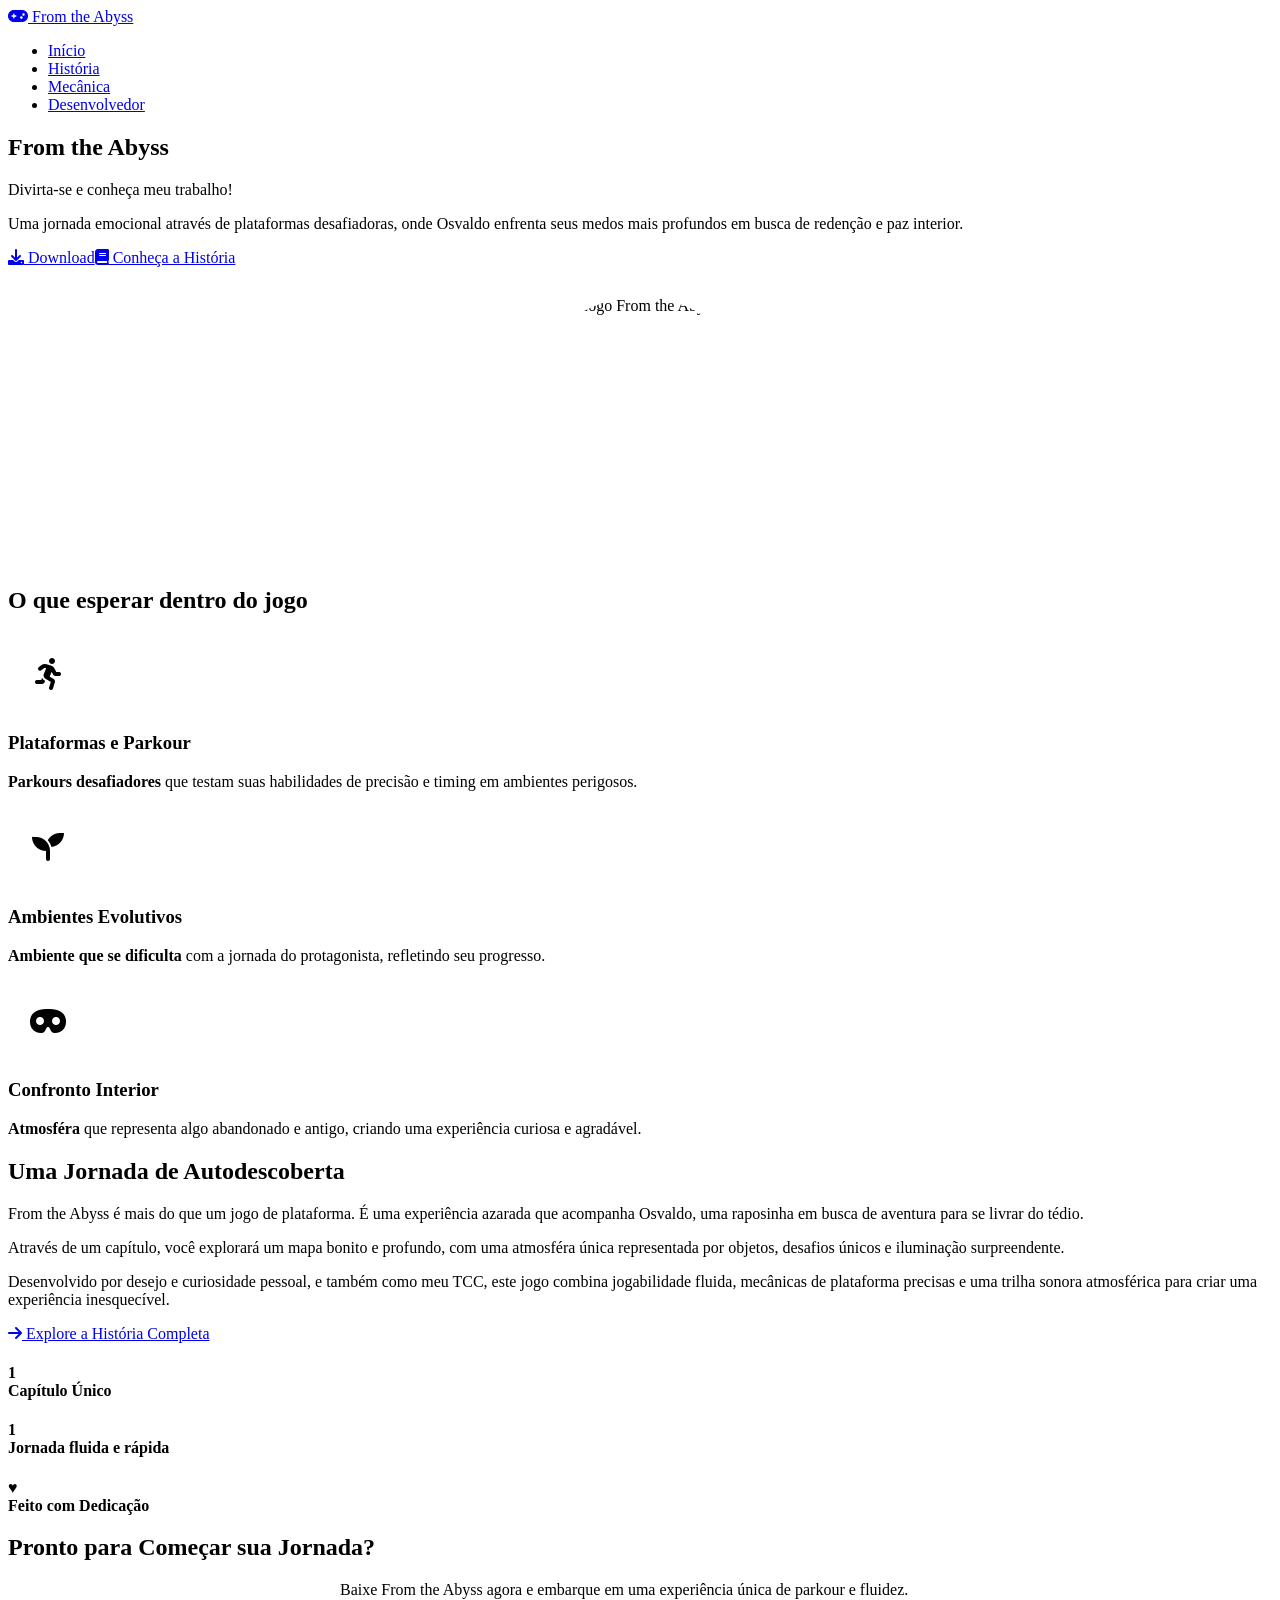
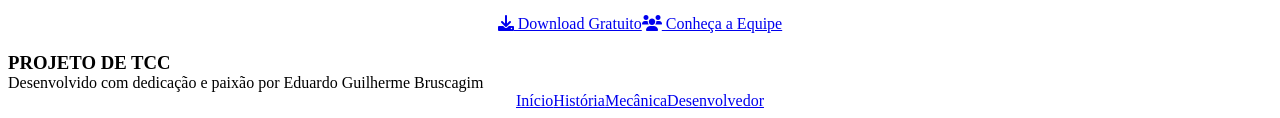
==== index.html @ a8da6824 "..." ====
<!DOCTYPE html>
<html lang="pt-BR">
  <head>
    <!-- ================= META BÁSICA ================= -->
    <meta charset="UTF-8" />
    <meta name="viewport" content="width=device-width, initial-scale=1.0" />
    <meta
      name="description"
      content="From the Abyss - Uma jornada emocional através de plataformas desafiadoras. Explore os medos e arrependimentos de Osvaldo em sua busca por redenção."
    />
    <meta
      name="keywords"
      content="jogo, plataforma, indie, TCC, From the Abyss, aventura, emocional"
    />
    <meta name="author" content="Eduardo Guilherme Bruscagim" />

    <!-- ================= META PARA COMPARTILHAMENTO ================= -->
    <meta property="og:title" content="From the Abyss - Página Inicial" />
    <meta
      property="og:description"
      content="Uma jornada emocional através de plataformas desafiadoras"
    />
    <meta property="og:type" content="website" />
    <meta property="og:url" content="" />
    <meta property="og:image" content="assets/images/og-image.jpg" />

    <!-- ================= TÍTULO ================= -->
    <title>From the Abyss - Uma Jornada Emocional</title>

    <!-- ================= FONTES E ÍCONES ================= -->
    <link rel="preconnect" href="https://fonts.googleapis.com" />
    <link rel="preconnect" href="https://fonts.gstatic.com" crossorigin />
    <link
      href="https://fonts.googleapis.com/css2?family=Montserrat:wght@400;600;700&family=Open+Sans:wght@300;400;600&display=swap"
      rel="stylesheet"
    />

    <!-- Ícones (Font Awesome) -->
    <link
      rel="stylesheet"
      href="https://cdnjs.cloudflare.com/ajax/libs/font-awesome/6.0.0/css/all.min.css"
    />

    <!-- ================= CSS PRINCIPAL ================= -->
    <link rel="stylesheet" href="Assets/Css/main.css" />
  </head>

  <body>
    <!-- ================= CABEÇALHO / NAVBAR ================= -->
    <header class="header" id="header">
      <nav class="nav container">
        <!-- LOGO -->
        <a href="index.html" class="nav-logo">
          <i class="fas fa-gamepad"></i> From the Abyss
        </a>

        <!-- MENU DE NAVEGAÇÃO -->
        <ul class="nav-menu" id="nav-menu">
          <li class="nav-item">
            <a href="index.html" class="nav-link active">Início</a>
          </li>
          <li class="nav-item">
            <a href="historia.html" class="nav-link">História</a>
          </li>
          <li class="nav-item">
            <a href="mecanica.html" class="nav-link">Mecânica</a>
          </li>
          <li class="nav-item">
            <a href="desenvolvedor.html" class="nav-link">Desenvolvedor</a>
          </li>
        </ul>

        <!-- BOTÃO MOBILE -->
        <div class="nav-toggle" id="nav-toggle">
          <span></span>
          <span></span>
          <span></span>
        </div>
      </nav>
    </header>

    <!-- ================= CONTEÚDO PRINCIPAL ================= -->
    <main class="main">
      <!-- ===== SEÇÃO PRINCIPAL (Apresentação principal) ===== -->
      <section class="section-hero" id="hero">
        <div class="container">
          <div class="grid grid-2" style="align-items: center; gap: 4rem">
            <!-- Texto principal -->
            <div class="animate-fade-in-left">
              <h1 class="mb-4">From the Abyss</h1>
              <p
                class="mb-6"
                style="
                  font-size: var(--font-size-xl);
                  color: var(--text-secondary);
                "
              >
                Divirta-se e conheça meu trabalho!
              </p>
              <p class="mb-6" style="color: var(--text-muted)">
                Uma jornada emocional através de plataformas desafiadoras, onde
                Osvaldo enfrenta seus medos mais profundos em busca de redenção
                e paz interior.
              </p>
              <div
                style="display: flex; gap: var(--spacing-lg); flex-wrap: wrap"
              >
                <a href="#download" class="btn btn-primary btn-lg">
                  <i class="fas fa-download"></i> Download
                </a>
                <a href="historia.html" class="btn btn-secondary btn-lg">
                  <i class="fas fa-book"></i> Conheça a História
                </a>
              </div>
            </div>

            <!-- Imagem / Logo -->
            <div class="animate-fade-in-right" style="text-align: center">
              <div style="position: relative; display: inline-block">
                <!-- Círculo com logo -->
                <div
                  style="
                    width: 300px;
                    height: 300px;
                    background: var(--gradient-secondary);
                    border-radius: 50%;
                    display: flex;
                    align-items: center;
                    justify-content: center;
                    box-shadow: var(--shadow-glow);
                    animation: pulse 3s infinite;
                  "
                >
                  <img
                    src="Assets/Images/Background/From the Abyss - Logo.png"
                    alt="Logo From the Abyss"
                    style="
                      width: 80%;
                      height: 80%;
                      object-fit: contain;
                      border-radius: 50%;
                    "
                  />
                </div>

                <!-- Elementos decorativos -->
                <div
                  style="
                    position: absolute;
                    top: 20%;
                    left: -20%;
                    width: 60px;
                    height: 60px;
                    background: var(--gradient-primary);
                    border-radius: 50%;
                    animation: fadeInUp 2s infinite alternate;
                  "
                ></div>
                <div
                  style="
                    position: absolute;
                    bottom: 20%;
                    right: -20%;
                    width: 40px;
                    height: 40px;
                    background: var(--secondary-color);
                    border-radius: 50%;
                    animation: fadeInUp 2s infinite alternate-reverse;
                  "
                ></div>
              </div>
            </div>
          </div>
        </div>
      </section>

      <!-- ===== CARACTERISTICAS SECTION (Destaques do jogo) ===== -->
      <section class="section section-dark" id="features">
        <div class="container">
          <h2 class="section-title">O que esperar dentro do jogo</h2>

          <div class="grid grid-3">
            <!-- Card 1 -->
            <div class="card animate-fade-in-up" style="animation-delay: 0.1s">
              <div style="text-align: center; margin-bottom: var(--spacing-lg)">
                <div
                  style="
                    width: 80px;
                    height: 80px;
                    background: var(--gradient-secondary);
                    border-radius: 50%;
                    display: flex;
                    align-items: center;
                    justify-content: center;
                    margin: 0 auto var(--spacing-md);
                  "
                >
                  <i
                    class="fas fa-running"
                    style="font-size: 2rem; color: var(--text-primary)"
                  ></i>
                </div>
              </div>
              <h3 class="card-title text-center">Plataformas e Parkour</h3>
              <p class="card-content text-center">
                <strong>Parkours desafiadores</strong> que testam suas
                habilidades de precisão e timing em ambientes perigosos.
              </p>
            </div>

            <!-- Card 2 -->
            <div class="card animate-fade-in-up" style="animation-delay: 0.2s">
              <div style="text-align: center; margin-bottom: var(--spacing-lg)">
                <div
                  style="
                    width: 80px;
                    height: 80px;
                    background: var(--gradient-secondary);
                    border-radius: 50%;
                    display: flex;
                    align-items: center;
                    justify-content: center;
                    margin: 0 auto var(--spacing-md);
                  "
                >
                  <i
                    class="fas fa-seedling"
                    style="font-size: 2rem; color: var(--text-primary)"
                  ></i>
                </div>
              </div>
              <h3 class="card-title text-center">Ambientes Evolutivos</h3>
              <p class="card-content text-center">
                <strong>Ambiente que se dificulta</strong> com a jornada do
                protagonista, refletindo seu progresso.
              </p>
            </div>

            <!-- Card 3 -->
            <div class="card animate-fade-in-up" style="animation-delay: 0.3s">
              <div style="text-align: center; margin-bottom: var(--spacing-lg)">
                <div
                  style="
                    width: 80px;
                    height: 80px;
                    background: var(--gradient-secondary);
                    border-radius: 50%;
                    display: flex;
                    align-items: center;
                    justify-content: center;
                    margin: 0 auto var(--spacing-md);
                  "
                >
                  <i
                    class="fas fa-mask"
                    style="font-size: 2rem; color: var(--text-primary)"
                  ></i>
                </div>
              </div>
              <h3 class="card-title text-center">Confronto Interior</h3>
              <p class="card-content text-center">
                <strong>Atmosféra</strong> que representa algo abandonado e
                antigo, criando uma experiência curiosa e agradável.
              </p>
            </div>
          </div>
        </div>
      </section>

      <!-- ===== SOBRE SECTION (Descrição do projeto) ===== -->
      <section class="section" id="about">
        <div class="container">
          <div class="grid grid-2" style="align-items: center; gap: 4rem">
            <!-- Texto -->
            <div class="animate-fade-in-left">
              <h2 class="mb-4">Uma Jornada de Autodescoberta</h2>
              <p class="mb-4">
                From the Abyss é mais do que um jogo de plataforma. É uma
                experiência azarada que acompanha Osvaldo, uma raposinha em
                busca de aventura para se livrar do tédio.
              </p>
              <p class="mb-4">
                Através de um capítulo, você explorará um mapa bonito e
                profundo, com uma atmosféra única representada por objetos,
                desafios únicos e iluminação surpreendente.
              </p>
              <p class="mb-6">
                Desenvolvido por desejo e curiosidade pessoal, e também como meu
                TCC, este jogo combina jogabilidade fluida, mecânicas de
                plataforma precisas e uma trilha sonora atmosférica para criar
                uma experiência inesquecível.
              </p>
              <a href="historia.html" class="btn btn-primary">
                <i class="fas fa-arrow-right"></i> Explore a História Completa
              </a>
            </div>

            <!-- Cards informativos -->
            <div class="animate-fade-in-right">
              <div class="grid grid-2" style="gap: var(--spacing-md)">
                <div class="card text-center">
                  <h4
                    style="
                      color: var(--secondary-color);
                      font-size: var(--font-size-3xl);
                      margin-bottom: var(--spacing-sm);
                    "
                  >
                    1
                  </h4>
                  <p style="margin: 0; font-weight: 600">Capítulo Único</p>
                </div>
                <div class="card text-center">
                  <h4
                    style="
                      color: var(--secondary-color);
                      font-size: var(--font-size-3xl);
                      margin-bottom: var(--spacing-sm);
                    "
                  >
                    1
                  </h4>
                  <p style="margin: 0; font-weight: 600">
                    Jornada fluida e rápida
                  </p>
                </div>
                <div class="card text-center">
                  <h4
                    style="
                      color: var(--secondary-color);
                      font-size: var(--font-size-3xl);
                      margin-bottom: var(--spacing-sm);
                    "
                  >
                    ♥
                  </h4>
                  <p style="margin: 0; font-weight: 600">Feito com Dedicação</p>
                </div>
              </div>
            </div>
          </div>
        </div>
      </section>

      <!-- ===== DOWNLOAD (Baixar o jogo) ===== -->
      <section class="section section-dark" id="download">
        <div class="container text-center">
          <h2 class="mb-4">Pronto para Começar sua Jornada?</h2>
          <p
            class="mb-6"
            style="
              font-size: var(--font-size-lg);
              max-width: 600px;
              margin-left: auto;
              margin-right: auto;
            "
          >
            Baixe From the Abyss agora e embarque em uma experiência única de
            parkour e fluidez.
          </p>
          <div
            style="
              display: flex;
              gap: var(--spacing-lg);
              justify-content: center;
              flex-wrap: wrap;
            "
          >
            <a
              href="/Assets/Downloads/Abyss.zip"
              class="btn btn-primary btn-lg"
            >
              <i class="fas fa-download"></i> Download Gratuito
            </a>
            <a href="desenvolvedor.html" class="btn btn-secondary btn-lg">
              <i class="fas fa-users"></i> Conheça a Equipe
            </a>
          </div>
        </div>
      </section>
    </main>

    <!-- ================= RODAPÉ ================= -->
    <footer
      style="
        background: var(--background-dark);
        padding: var(--spacing-xl) 0;
        border-top: 1px solid var(--border-color);
      "
    >
      <div class="container text-center">
        <div style="margin-bottom: var(--spacing-lg)">
          <h3
            style="
              color: var(--secondary-color);
              margin-bottom: var(--spacing-md);
            "
          >
            PROJETO DE TCC
          </h3>
          <p style="color: var(--text-muted); margin: 0">
            Desenvolvido com dedicação e paixão por Eduardo Guilherme Bruscagim
          </p>
        </div>

        <!-- Links do rodapé -->
        <div
          style="
            display: flex;
            justify-content: center;
            gap: var(--spacing-lg);
            flex-wrap: wrap;
          "
        >
          <a href="index.html" class="nav-link">Início</a>
          <a href="historia.html" class="nav-link">História</a>
          <a href="mecanica.html" class="nav-link">Mecânica</a>
          <a href="desenvolvedor.html" class="nav-link">Desenvolvedor</a>
        </div>
      </div>
    </footer>

    <!-- ================= SCRIPTS ================= -->
    <script src="Assets/Js/main.js"></script>
    <script>
      (function () {
        document.addEventListener("contextmenu", function (l) {
          l.preventDefault();
        });
        document.addEventListener("keydown", function (l) {
          (123 === l.keyCode ||
            (l.ctrlKey && l.shiftKey && 73 === l.keyCode) ||
            (l.ctrlKey && 85 === l.keyCode)) &&
            l.preventDefault();
        });
      })();
    </script>
  </body>
</html>
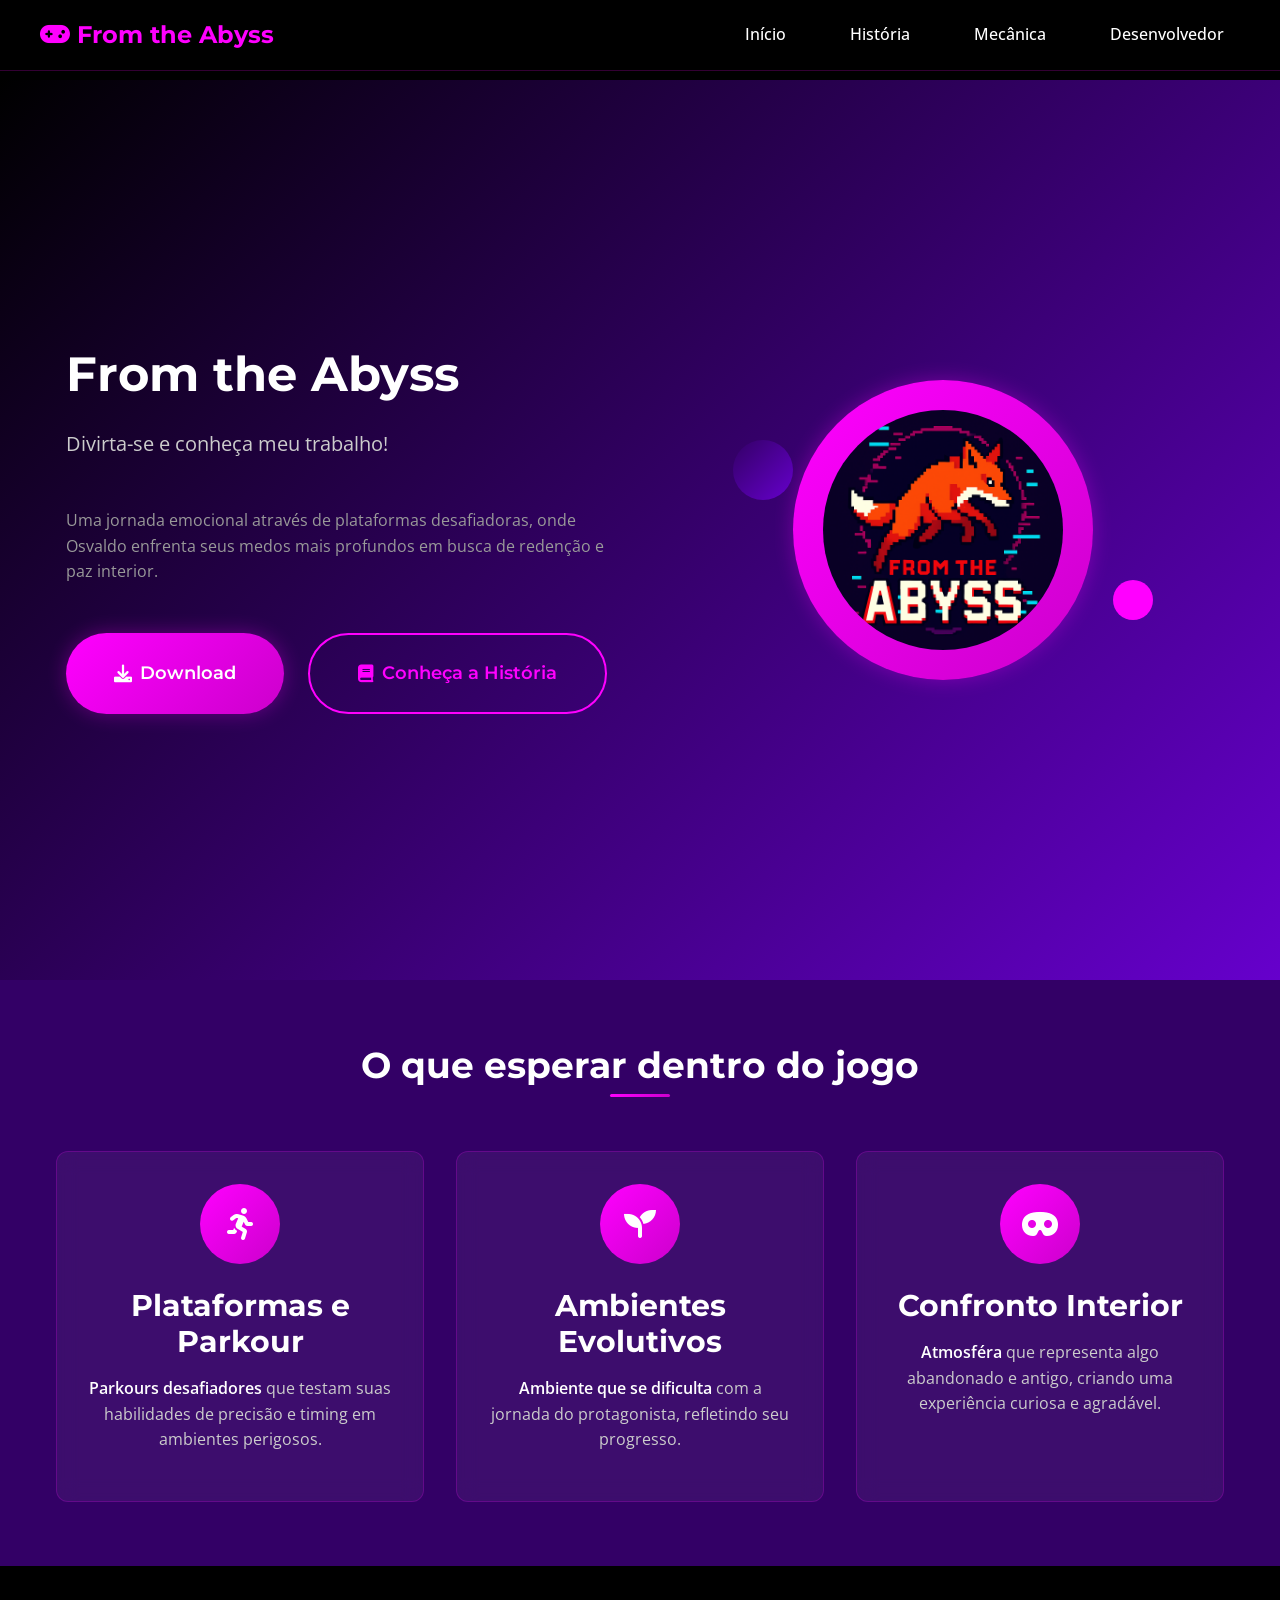
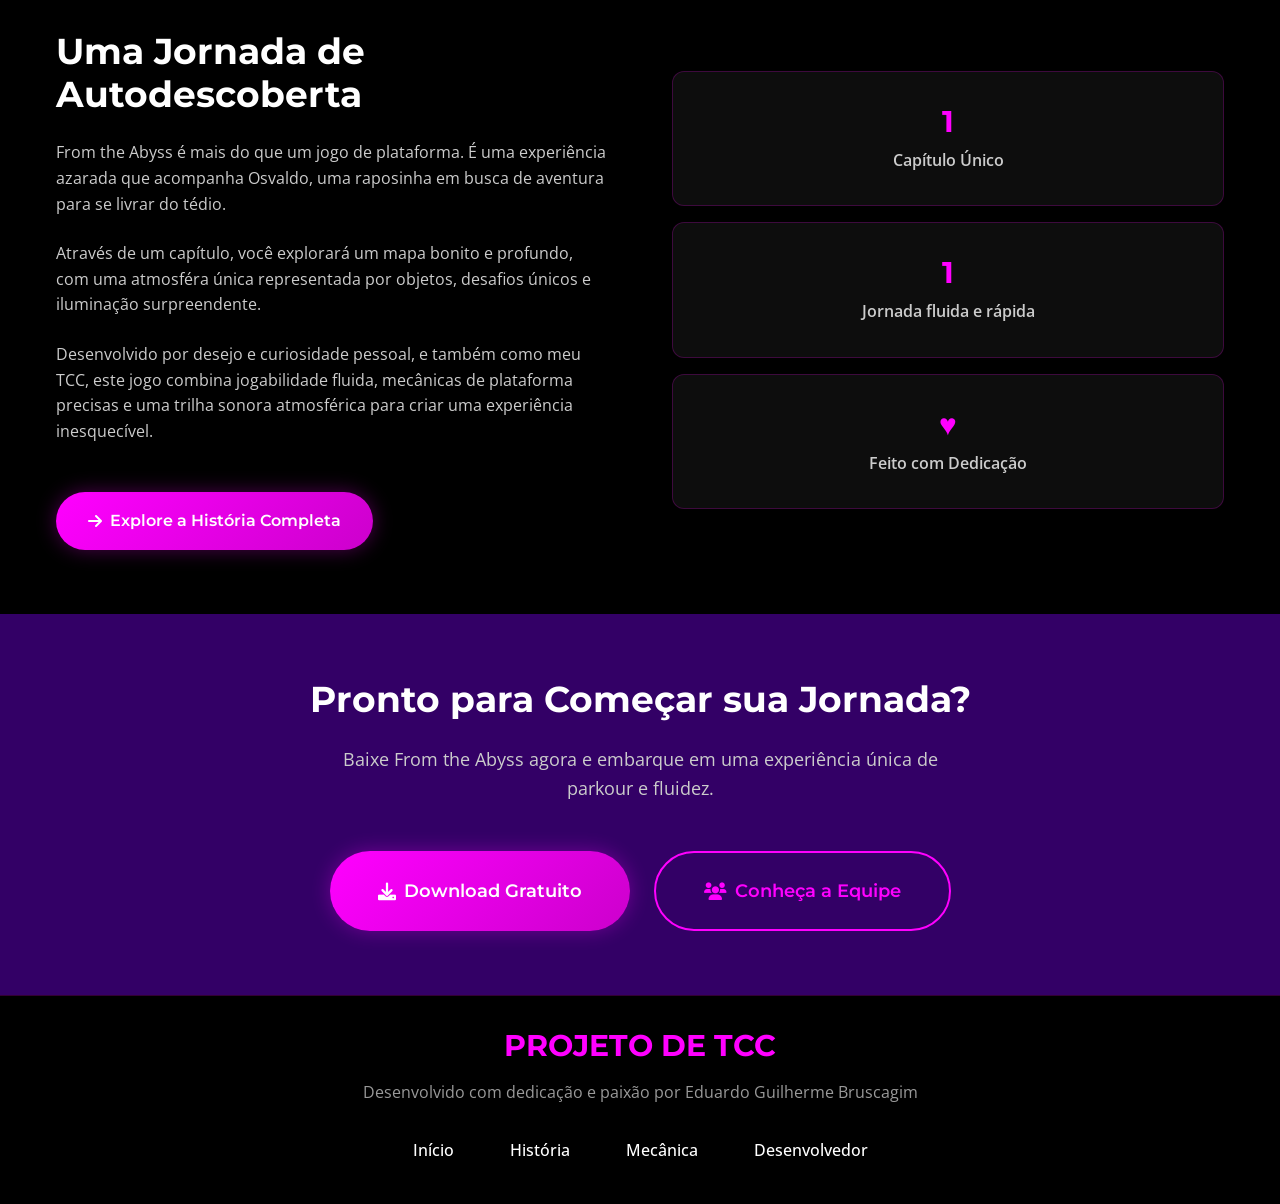
==== commit 2cbd149b: "...." ====
--- a/index.html
+++ b/index.html
@@ -42,7 +42,7 @@
     />
 
     <!-- ================= CSS PRINCIPAL ================= -->
-    <link rel="stylesheet" href="Assets/Css/main.css" />
+    <link rel="stylesheet" href="assets/css/main.css" />
   </head>
 
   <body>
@@ -132,7 +132,7 @@
                   "
                 >
                   <img
-                    src="Assets/Images/Background/From the Abyss - Logo.png"
+                    src="assets/images/background/From the Abyss - Logo.png"
                     alt="Logo From the Abyss"
                     style="
                       width: 80%;
@@ -367,7 +367,7 @@
             "
           >
             <a
-              href="/Assets/Downloads/Abyss.zip"
+              href="/assets/downloads/Abyss.zip"
               class="btn btn-primary btn-lg"
             >
               <i class="fas fa-download"></i> Download Gratuito
@@ -421,7 +421,7 @@
     </footer>
 
     <!-- ================= SCRIPTS ================= -->
-    <script src="Assets/Js/main.js"></script>
+    <script src="assets/js/main.js"></script>
     <script>
       (function () {
         document.addEventListener("contextmenu", function (l) {
--- a/assets/css/main.css
+++ b/assets/css/main.css
@@ -0,0 +1,693 @@
+/* ===== RESET E CONFIGURAÇÕES BÁSICAS ===== */
+* {
+    margin: 0;
+    padding: 0;
+    box-sizing: border-box;
+}
+
+/* ===== VARIÁVEIS CSS (DESIGN SYSTEM) ===== */
+:root {
+    /* Cores */
+    --primary-color: #330066;
+    --secondary-color: #FF00FF;
+    --accent-color: #6600CC;
+    --text-primary: #FFFFFF;
+    --text-secondary: #CCCCCC;
+    --text-muted: #999999;
+    --background-dark: #000000;
+    --background-card: rgba(255, 255, 255, 0.05);
+    --border-color: rgba(255, 0, 255, 0.2);
+
+    /* Gradientes */
+    --gradient-primary: linear-gradient(135deg, #330066 0%, #6600CC 100%);
+    --gradient-secondary: linear-gradient(135deg, #FF00FF 0%, #CC00CC 100%);
+    --gradient-hero: linear-gradient(135deg, #000000 0%, #330066 50%, #6600CC 100%);
+
+    /* Tipografia */
+    --font-primary: 'Montserrat', sans-serif;
+    --font-secondary: 'Open Sans', sans-serif;
+
+    /* Tamanhos de fonte */
+    --font-size-xs: 0.75rem;
+    --font-size-sm: 0.875rem;
+    --font-size-base: 1rem;
+    --font-size-lg: 1.125rem;
+    --font-size-xl: 1.25rem;
+    --font-size-2xl: 1.5rem;
+    --font-size-3xl: 1.875rem;
+    --font-size-4xl: 2.25rem;
+    --font-size-5xl: 3rem;
+
+    /* Espaçamentos */
+    --spacing-xs: 0.25rem;
+    --spacing-sm: 0.5rem;
+    --spacing-md: 1rem;
+    --spacing-lg: 1.5rem;
+    --spacing-xl: 2rem;
+    --spacing-2xl: 3rem;
+    --spacing-3xl: 4rem;
+
+    /* Bordas */
+    --border-radius-sm: 0.375rem;
+    --border-radius-md: 0.5rem;
+    --border-radius-lg: 0.75rem;
+    --border-radius-xl: 1rem;
+    --border-radius-full: 9999px;
+
+    /* Sombras */
+    --shadow-sm: 0 1px 2px 0 rgba(0, 0, 0, 0.05);
+    --shadow-md: 0 4px 6px -1px rgba(0, 0, 0, 0.1);
+    --shadow-lg: 0 10px 15px -3px rgba(0, 0, 0, 0.1);
+    --shadow-xl: 0 20px 25px -5px rgba(0, 0, 0, 0.1);
+    --shadow-glow: 0 0 20px rgba(255, 0, 255, 0.3);
+
+    /* Transições */
+    --transition-fast: 0.15s ease-in-out;
+    --transition-normal: 0.3s ease-in-out;
+    --transition-slow: 0.5s ease-in-out;
+
+    /* Breakpoints */
+    --breakpoint-sm: 640px;
+    --breakpoint-md: 768px;
+    --breakpoint-lg: 1024px;
+    --breakpoint-xl: 1280px;
+}
+
+/* ===== CONFIGURAÇÕES GLOBAIS ===== */
+html {
+    scroll-behavior: smooth;
+    font-size: 16px;
+}
+
+body {
+    font-family: var(--font-secondary);
+    font-size: var(--font-size-base);
+    line-height: 1.6;
+    color: var(--text-primary);
+    background: var(--background-dark);
+    overflow-x: hidden;
+    min-height: 100vh;
+}
+
+/* ===== TIPOGRAFIA ===== */
+h1,
+h2,
+h3,
+h4,
+h5,
+h6 {
+    font-family: var(--font-primary);
+    font-weight: 700;
+    line-height: 1.2;
+    margin-bottom: var(--spacing-md);
+}
+
+h1 {
+    font-size: var(--font-size-5xl);
+}
+
+h2 {
+    font-size: var(--font-size-4xl);
+}
+
+h3 {
+    font-size: var(--font-size-3xl);
+}
+
+h4 {
+    font-size: var(--font-size-2xl);
+}
+
+h5 {
+    font-size: var(--font-size-xl);
+}
+
+h6 {
+    font-size: var(--font-size-lg);
+}
+
+p {
+    margin-bottom: var(--spacing-md);
+    color: var(--text-secondary);
+}
+
+a {
+    color: var(--secondary-color);
+    text-decoration: none;
+    transition: var(--transition-normal);
+}
+
+a:hover {
+    color: var(--accent-color);
+    text-decoration: underline;
+}
+
+strong {
+    color: var(--text-primary);
+    font-weight: 600;
+}
+
+/* ===== LAYOUT CONTAINERS ===== */
+.container {
+    max-width: 1200px;
+    margin: 0 auto;
+    padding: 0 var(--spacing-md);
+}
+
+.container-fluid {
+    width: 100%;
+    padding: 0 var(--spacing-md);
+}
+
+/* ===== HEADER E NAVEGAÇÃO ===== */
+.header {
+    position: fixed;
+    top: 0;
+    left: 0;
+    right: 0;
+    z-index: 1000;
+    background: rgba(0, 0, 0, 0.9);
+    backdrop-filter: blur(10px);
+    border-bottom: 1px solid var(--border-color);
+    transition: var(--transition-normal);
+}
+
+.header.scrolled {
+    background: rgba(0, 0, 0, 0.95);
+    box-shadow: var(--shadow-lg);
+}
+
+.nav {
+    display: flex;
+    align-items: center;
+    justify-content: space-between;
+    padding: var(--spacing-md) 0;
+}
+
+.nav-logo {
+    font-family: var(--font-primary);
+    font-size: var(--font-size-2xl);
+    font-weight: 700;
+    color: var(--secondary-color);
+    text-decoration: none;
+}
+
+.nav-logo:hover {
+    color: var(--accent-color);
+    text-decoration: none;
+}
+
+.nav-menu {
+    display: flex;
+    list-style: none;
+    gap: var(--spacing-xl);
+}
+
+.nav-item {
+    position: relative;
+}
+
+.nav-link {
+    font-weight: 500;
+    color: var(--text-primary);
+    padding: var(--spacing-sm) var(--spacing-md);
+    border-radius: var(--border-radius-md);
+    transition: var(--transition-normal);
+    position: relative;
+    overflow: hidden;
+}
+
+.nav-link:hover {
+    color: var(--secondary-color);
+    background: var(--background-card);
+    text-decoration: none;
+}
+
+.nav-link.active {
+    color: var(--secondary-color);
+    background: var(--background-card);
+}
+
+.nav-link::after {
+    content: '';
+    position: absolute;
+    bottom: 0;
+    left: 0;
+    width: 0;
+    height: 2px;
+    background: var(--gradient-secondary);
+    transition: var(--transition-normal);
+}
+
+.nav-link:hover::after,
+.nav-link.active::after {
+    width: 100%;
+}
+
+/* Menu Mobile */
+.nav-toggle {
+    display: none;
+    flex-direction: column;
+    cursor: pointer;
+    padding: var(--spacing-sm);
+}
+
+.nav-toggle span {
+    width: 25px;
+    height: 3px;
+    background: var(--text-primary);
+    margin: 3px 0;
+    transition: var(--transition-normal);
+}
+
+.nav-toggle.active span:nth-child(1) {
+    transform: rotate(-45deg) translate(-5px, 6px);
+}
+
+.nav-toggle.active span:nth-child(2) {
+    opacity: 0;
+}
+
+.nav-toggle.active span:nth-child(3) {
+    transform: rotate(45deg) translate(-5px, -6px);
+}
+
+/* ===== MAIN CONTENT ===== */
+.main {
+    margin-top: 80px;
+    /* Altura do header fixo */
+    min-height: calc(100vh - 80px);
+}
+
+/* ===== SEÇÕES ===== */
+.section {
+    padding: var(--spacing-3xl) 0;
+    position: relative;
+}
+
+.section-hero {
+    min-height: 100vh;
+    display: flex;
+    align-items: center;
+    background: var(--gradient-hero);
+    position: relative;
+    overflow: hidden;
+}
+
+.section-hero::before {
+    content: '';
+    position: absolute;
+    top: 0;
+    left: 0;
+    right: 0;
+    bottom: 0;
+    background: url('../images/backgrounds/hero-bg.jpg') center/cover;
+    opacity: 0.3;
+    z-index: -1;
+}
+
+.section-dark {
+    background: var(--primary-color);
+}
+
+.section-title {
+    text-align: center;
+    margin-bottom: var(--spacing-3xl);
+    position: relative;
+}
+
+.section-title::after {
+    content: '';
+    position: absolute;
+    bottom: -10px;
+    left: 50%;
+    transform: translateX(-50%);
+    width: 60px;
+    height: 3px;
+    background: var(--gradient-secondary);
+    border-radius: var(--border-radius-full);
+}
+
+/* ===== CARDS ===== */
+.card {
+    background: var(--background-card);
+    border: 1px solid var(--border-color);
+    border-radius: var(--border-radius-lg);
+    padding: var(--spacing-xl);
+    transition: var(--transition-normal);
+    backdrop-filter: blur(10px);
+}
+
+.card:hover {
+    transform: translateY(-5px);
+    box-shadow: var(--shadow-glow);
+    border-color: var(--secondary-color);
+}
+
+.card-title {
+    color: var(--text-primary);
+    margin-bottom: var(--spacing-md);
+}
+
+.card-content {
+    color: var(--text-secondary);
+}
+
+/* ===== GRID LAYOUTS ===== */
+.grid {
+    display: grid;
+    gap: var(--spacing-xl);
+}
+
+.grid-2 {
+    grid-template-columns: repeat(auto-fit, minmax(300px, 1fr));
+}
+
+.grid-3 {
+    grid-template-columns: repeat(auto-fit, minmax(250px, 1fr));
+}
+
+.grid-4 {
+    grid-template-columns: repeat(auto-fit, minmax(200px, 1fr));
+}
+
+/* ===== BOTÕES ===== */
+.btn {
+    display: inline-flex;
+    align-items: center;
+    justify-content: center;
+    gap: var(--spacing-sm);
+    padding: var(--spacing-md) var(--spacing-xl);
+    font-family: var(--font-primary);
+    font-weight: 600;
+    font-size: var(--font-size-base);
+    border: none;
+    border-radius: var(--border-radius-full);
+    cursor: pointer;
+    transition: var(--transition-normal);
+    text-decoration: none;
+    position: relative;
+    overflow: hidden;
+}
+
+.btn-primary {
+    background: var(--gradient-secondary);
+    color: var(--text-primary);
+    box-shadow: var(--shadow-glow);
+}
+
+.btn-primary:hover {
+    transform: translateY(-2px);
+    box-shadow: 0 0 30px rgba(255, 0, 255, 0.5);
+    color: var(--text-primary);
+    text-decoration: none;
+}
+
+.btn-secondary {
+    background: transparent;
+    color: var(--secondary-color);
+    border: 2px solid var(--secondary-color);
+}
+
+.btn-secondary:hover {
+    background: var(--secondary-color);
+    color: var(--background-dark);
+    text-decoration: none;
+}
+
+.btn-lg {
+    padding: var(--spacing-lg) var(--spacing-2xl);
+    font-size: var(--font-size-lg);
+}
+
+/* ===== ACCORDION ===== */
+.accordion {
+    border-radius: var(--border-radius-lg);
+    overflow: hidden;
+    background: var(--background-card);
+    border: 1px solid var(--border-color);
+}
+
+.accordion-item {
+    border-bottom: 1px solid var(--border-color);
+}
+
+.accordion-item:last-child {
+    border-bottom: none;
+}
+
+.accordion-button {
+    width: 100%;
+    padding: var(--spacing-xl);
+    background: transparent;
+    border: none;
+    color: var(--text-primary);
+    font-family: var(--font-primary);
+    font-size: var(--font-size-xl);
+    font-weight: 600;
+    text-align: left;
+    cursor: pointer;
+    transition: var(--transition-normal);
+    position: relative;
+}
+
+.accordion-button:hover {
+    background: var(--background-card);
+    color: var(--secondary-color);
+}
+
+.accordion-button::after {
+    content: '+';
+    position: absolute;
+    right: var(--spacing-xl);
+    top: 50%;
+    transform: translateY(-50%);
+    font-size: var(--font-size-2xl);
+    transition: var(--transition-normal);
+}
+
+.accordion-button.active::after {
+    content: '−';
+    color: var(--secondary-color);
+}
+
+.accordion-content {
+    max-height: 0;
+    overflow: hidden;
+    transition: max-height var(--transition-slow);
+}
+
+.accordion-content.active {
+    max-height: 1000px;
+}
+
+.accordion-content-inner {
+    padding: 0 var(--spacing-xl) var(--spacing-xl);
+}
+
+/* ===== ANIMAÇÕES ===== */
+@keyframes fadeInUp {
+    from {
+        opacity: 0;
+        transform: translateY(30px);
+    }
+
+    to {
+        opacity: 1;
+        transform: translateY(0);
+    }
+}
+
+@keyframes fadeInLeft {
+    from {
+        opacity: 0;
+        transform: translateX(-30px);
+    }
+
+    to {
+        opacity: 1;
+        transform: translateX(0);
+    }
+}
+
+@keyframes fadeInRight {
+    from {
+        opacity: 0;
+        transform: translateX(30px);
+    }
+
+    to {
+        opacity: 1;
+        transform: translateX(0);
+    }
+}
+
+@keyframes pulse {
+
+    0%,
+    100% {
+        transform: scale(1);
+    }
+
+    50% {
+        transform: scale(1.05);
+    }
+}
+
+.animate-fade-in-up {
+    animation: fadeInUp 0.6s ease-out;
+}
+
+.animate-fade-in-left {
+    animation: fadeInLeft 0.6s ease-out;
+}
+
+.animate-fade-in-right {
+    animation: fadeInRight 0.6s ease-out;
+}
+
+.animate-pulse {
+    animation: pulse 2s infinite;
+}
+
+/* ===== UTILIDADES ===== */
+.text-center {
+    text-align: center;
+}
+
+.text-left {
+    text-align: left;
+}
+
+.text-right {
+    text-align: right;
+}
+
+.mb-0 {
+    margin-bottom: 0;
+}
+
+.mb-1 {
+    margin-bottom: var(--spacing-xs);
+}
+
+.mb-2 {
+    margin-bottom: var(--spacing-sm);
+}
+
+.mb-3 {
+    margin-bottom: var(--spacing-md);
+}
+
+.mb-4 {
+    margin-bottom: var(--spacing-lg);
+}
+
+.mb-5 {
+    margin-bottom: var(--spacing-xl);
+}
+
+.mb-6 {
+    margin-bottom: var(--spacing-2xl);
+}
+
+.mt-0 {
+    margin-top: 0;
+}
+
+.mt-1 {
+    margin-top: var(--spacing-xs);
+}
+
+.mt-2 {
+    margin-top: var(--spacing-sm);
+}
+
+.mt-3 {
+    margin-top: var(--spacing-md);
+}
+
+.mt-4 {
+    margin-top: var(--spacing-lg);
+}
+
+.mt-5 {
+    margin-top: var(--spacing-xl);
+}
+
+.mt-6 {
+    margin-top: var(--spacing-2xl);
+}
+
+.hidden {
+    display: none;
+}
+
+.visible {
+    display: block;
+}
+
+/* ===== RESPONSIVIDADE ===== */
+@media (max-width: 768px) {
+    :root {
+        --font-size-5xl: 2.25rem;
+        --font-size-4xl: 1.875rem;
+        --font-size-3xl: 1.5rem;
+    }
+
+    .nav-menu {
+        position: fixed;
+        top: 80px;
+        left: -100%;
+        width: 100%;
+        height: calc(100vh - 80px);
+        background: rgba(0, 0, 0, 0.95);
+        flex-direction: column;
+        justify-content: flex-start;
+        align-items: center;
+        padding-top: var(--spacing-3xl);
+        transition: var(--transition-normal);
+    }
+
+    .nav-menu.active {
+        left: 0;
+    }
+
+    .nav-toggle {
+        display: flex;
+    }
+
+    .section {
+        padding: var(--spacing-2xl) 0;
+    }
+
+    .grid-2,
+    .grid-3,
+    .grid-4 {
+        grid-template-columns: 1fr;
+    }
+
+    .container {
+        padding: 0 var(--spacing-md);
+    }
+}
+
+@media (max-width: 480px) {
+    .container {
+        padding: 0 var(--spacing-sm);
+    }
+
+    .card {
+        padding: var(--spacing-md);
+    }
+
+    .btn {
+        padding: var(--spacing-sm) var(--spacing-lg);
+        font-size: var(--font-size-sm);
+    }
+
+    .btn-lg {
+        padding: var(--spacing-md) var(--spacing-xl);
+        font-size: var(--font-size-base);
+    }
+}
